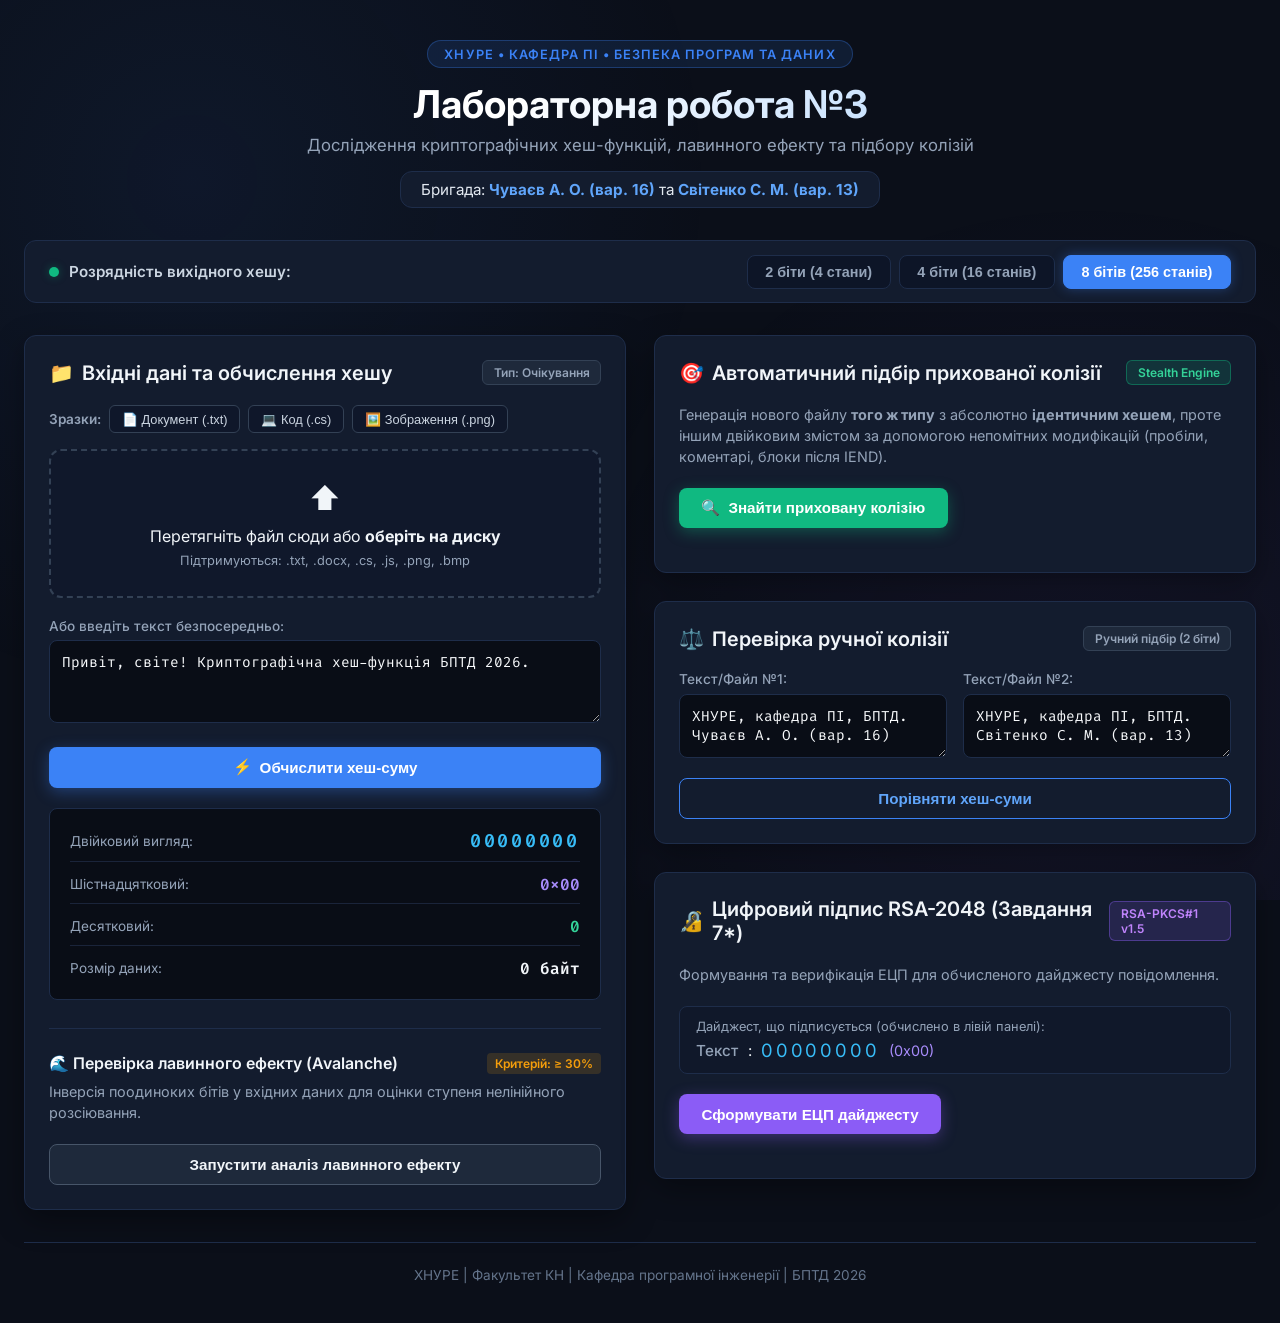
==== lab3/src/client/index.html @ 23d0913b "feat: lab3" ====
<!DOCTYPE html>
<html lang="uk">
<head>
    <meta charset="UTF-8">
    <meta name="viewport" content="width=device-width, initial-scale=1.0">
    <title>Лабораторна робота №3 — Хеш-функції та аналіз колізій</title>
    <link rel="stylesheet" href="style.css">
    <link rel="preconnect" href="https://fonts.googleapis.com">
    <link rel="preconnect" href="https://fonts.gstatic.com" crossorigin>
    <link href="https://fonts.googleapis.com/css2?family=Fira+Code:wght@400;500;600&family=Inter:wght@400;500;600;700&display=swap" rel="stylesheet">
</head>
<body>
    <div class="cyber-background"></div>

    <div class="container">
        <!-- Header -->
        <header class="cyber-header">
            <div class="header-badge">ХНУРЕ • Кафедра ПІ • Безпека програм та даних</div>
            <h1>Лабораторна робота №3</h1>
            <p class="subtitle">Дослідження криптографічних хеш-функцій, лавинного ефекту та підбору колізій</p>
            <div class="authors-badge">
                <span>Бригада: <strong>Чуваєв А. О. (вар. 16)</strong> та <strong>Світенко С. М. (вар. 13)</strong></span>
            </div>
        </header>

        <!-- Bit Length Selector Toolbar -->
        <section class="toolbar-section">
            <div class="toolbar-label">
                <span class="pulse-dot"></span>
                <span>Розрядність вихідного хешу:</span>
            </div>
            <div class="bit-selector">
                <button class="bit-btn" data-bits="2">2 біти (4 стани)</button>
                <button class="bit-btn" data-bits="4">4 біти (16 станів)</button>
                <button class="bit-btn active" data-bits="8">8 бітів (256 станів)</button>
            </div>
        </section>

        <!-- Main Workspace Grid -->
        <div class="workspace-grid">
            <!-- Left Column: Input and Hash Computation -->
            <div class="panel card">
                <div class="card-header">
                    <h2><span class="icon">📁</span> Вхідні дані та обчислення хешу</h2>
                    <span class="badge" id="detectedTypeBadge">Тип: Очікування</span>
                </div>

                <div class="samples-bar">
                    <span class="bar-title">Зразки:</span>
                    <button class="sample-btn" id="loadDocBtn">📄 Документ (.txt)</button>
                    <button class="sample-btn" id="loadCodeBtn">💻 Код (.cs)</button>
                    <button class="sample-btn" id="loadImgBtn">🖼️ Зображення (.png)</button>
                </div>

                <div class="drop-zone" id="dropZone">
                    <input type="file" id="fileInput" class="file-input" />
                    <div class="drop-prompt">
                        <span class="upload-icon">⬆️</span>
                        <p>Перетягніть файл сюди або <strong>оберіть на диску</strong></p>
                        <span class="file-meta" id="fileMetaInfo">Підтримуються: .txt, .docx, .cs, .js, .png, .bmp</span>
                    </div>
                </div>

                <div class="text-input-wrap">
                    <label for="textInput">Або введіть текст безпосередньо:</label>
                    <textarea id="textInput" rows="3" placeholder="Введіть довільний текст для хешування..."></textarea>
                </div>

                <button class="cyber-btn primary-btn" id="computeHashBtn">
                    <span class="btn-icon">⚡</span> Обчислити хеш-суму
                </button>

                <!-- Hash Results Card -->
                <div class="result-display" id="hashResultBox">
                    <div class="res-row">
                        <span class="res-label">Двійковий вигляд:</span>
                        <span class="res-value bit-val" id="resBitString">00000000</span>
                    </div>
                    <div class="res-row">
                        <span class="res-label">Шістнадцятковий:</span>
                        <span class="res-value hex-val" id="resHex">0x00</span>
                    </div>
                    <div class="res-row">
                        <span class="res-label">Десятковий:</span>
                        <span class="res-value dec-val" id="resDec">0</span>
                    </div>
                    <div class="res-row">
                        <span class="res-label">Розмір даних:</span>
                        <span class="res-value" id="resSize">0 байт</span>
                    </div>
                </div>

                <!-- Avalanche Effect Test -->
                <div class="avalanche-block">
                    <div class="avalanche-header">
                        <h3>🌊 Перевірка лавинного ефекту (Avalanche)</h3>
                        <span class="criterion-badge">Критерій: &ge; 30%</span>
                    </div>
                    <p class="section-desc">Інверсія поодиноких бітів у вхідних даних для оцінки ступеня нелінійного розсіювання.</p>
                    <button class="cyber-btn secondary-btn" id="testAvalancheBtn">Запустити аналіз лавинного ефекту</button>
                    
                    <div class="progress-wrap" id="avalancheWrap" style="display:none;">
                        <div class="progress-bar-bg">
                            <div class="progress-bar-fill" id="avalancheFill"></div>
                        </div>
                        <div class="avalanche-stats" id="avalancheStats">...</div>
                    </div>
                </div>
            </div>

            <!-- Right Column: Collisions & RSA Signature -->
            <div class="right-stack">
                <!-- Stealth Collision Panel -->
                <div class="panel card">
                    <div class="card-header">
                        <h2><span class="icon">🎯</span> Автоматичний підбір прихованої колізії</h2>
                        <span class="badge badge-stealth">Stealth Engine</span>
                    </div>
                    <p class="section-desc">
                        Генерація нового файлу <strong>того ж типу</strong> з абсолютно <strong>ідентичним хешем</strong>, 
                        проте іншим двійковим змістом за допомогою непомітних модифікацій (пробіли, коментарі, блоки після IEND).
                    </p>

                    <div class="auto-actions">
                        <button class="cyber-btn success-btn" id="findCollisionBtn">
                            <span class="btn-icon">🔍</span> Знайти приховану колізію
                        </button>
                        <button class="cyber-btn download-btn" id="downloadCollidedBtn" style="display:none;">
                            <span class="btn-icon">💾</span> Завантажити колізійний файл
                        </button>
                    </div>

                    <div class="collision-result" id="collisionResultBox" style="display:none;">
                        <div class="collision-badge" id="collisionStatusBadge">Колізія знайдена</div>
                        <div class="collision-info" id="collisionDetails"></div>
                    </div>
                </div>

                <!-- Manual Collision Verification Panel -->
                <div class="panel card">
                    <div class="card-header">
                        <h2><span class="icon">⚖️</span> Перевірка ручної колізії</h2>
                        <span class="badge">Ручний підбір (2 біти)</span>
                    </div>
                    <div class="dual-inputs">
                        <div class="input-col">
                            <label>Текст/Файл №1:</label>
                            <textarea id="manualText1" rows="2" placeholder="Текст варіанту 16..."></textarea>
                        </div>
                        <div class="input-col">
                            <label>Текст/Файл №2:</label>
                            <textarea id="manualText2" rows="2" placeholder="Текст варіанту 13..."></textarea>
                        </div>
                    </div>
                    <button class="cyber-btn outline-btn" id="verifyManualBtn">Порівняти хеш-суми</button>
                    <div class="manual-verif-result" id="manualVerifResult" style="display:none;"></div>
                </div>

                <!-- RSA Digital Signature (Extra Task 7*) -->
                <div class="panel card">
                    <div class="card-header">
                        <h2><span class="icon">🔏</span> Цифровий підпис RSA-2048 (Завдання 7*)</h2>
                        <span class="badge badge-accent">RSA-PKCS#1 v1.5</span>
                    </div>
                    <p class="section-desc">Формування та верифікація ЕЦП для обчисленого дайджесту повідомлення.</p>
                    
                    <div class="rsa-digest-target" id="rsaTargetInfo">
                        <span class="code-label">Дайджест, що підписується (обчислено в лівій панелі):</span>
                        <div class="target-digest-box">
                            <span class="target-name" id="rsaTargetSource">Текст</span>: 
                            <span class="target-val bit-val" id="rsaTargetDigest">00000000</span>
                            <span class="target-hex hex-val" id="rsaTargetHex">(0x00)</span>
                        </div>
                    </div>

                    <div class="rsa-actions">
                        <button class="cyber-btn rsa-btn" id="signHashBtn">Сформувати ЕЦП дайджесту</button>
                        <button class="cyber-btn verify-btn" id="verifySigBtn" style="display:none;">Верифікувати підпис</button>
                        <button class="cyber-btn tamper-btn" id="tamperSigBtn" style="display:none;">Тест підробки</button>
                    </div>

                    <div class="rsa-output" id="rsaOutputBox" style="display:none;">
                        <div class="code-block">
                            <span class="code-label">Електронний цифровий підпис (Base64):</span>
                            <pre id="signatureVal"></pre>
                        </div>
                        <div class="verification-badge" id="verifBadge"></div>
                    </div>
                </div>
            </div>
        </div>

        <!-- Footer -->
        <footer class="cyber-footer">
            <p>ХНУРЕ | Факультет КН | Кафедра програмної інженерії | БПТД 2026</p>
        </footer>
    </div>

    <script src="client.js"></script>
</body>
</html>
---- lab3/src/client/style.css ----
:root {
    --bg-dark: #0b0f19;
    --card-bg: #131c2e;
    --card-border: #1e2d4a;
    --card-border-glow: #294473;
    --primary: #3b82f6;
    --primary-glow: rgba(59, 130, 246, 0.35);
    --primary-hover: #2563eb;
    --accent: #8b5cf6;
    --accent-glow: rgba(139, 92, 246, 0.35);
    --success: #10b981;
    --success-glow: rgba(16, 185, 129, 0.35);
    --danger: #ef4444;
    --warning: #f59e0b;
    --text-main: #f1f5f9;
    --text-muted: #94a3b8;
    --code-bg: #090d16;
    --radius: 12px;
}

* {
    box-sizing: border-box;
    margin: 0;
    padding: 0;
}

body {
    background-color: var(--bg-dark);
    color: var(--text-main);
    font-family: 'Inter', -apple-system, BlinkMacSystemFont, sans-serif;
    min-height: 100vh;
    position: relative;
    overflow-x: hidden;
}

.cyber-background {
    position: fixed;
    top: 0;
    left: 0;
    width: 100vw;
    height: 100vh;
    background: radial-gradient(circle at 15% 20%, rgba(59, 130, 246, 0.08) 0%, transparent 40%),
                radial-gradient(circle at 85% 80%, rgba(139, 92, 246, 0.08) 0%, transparent 40%);
    pointer-events: none;
    z-index: 0;
}

.container {
    max-width: 1300px;
    margin: 0 auto;
    padding: 2.5rem 1.5rem;
    position: relative;
    z-index: 1;
}

/* Header */
.cyber-header {
    text-align: center;
    margin-bottom: 2rem;
}

.header-badge {
    display: inline-block;
    padding: 0.35rem 1rem;
    font-size: 0.8rem;
    font-weight: 600;
    letter-spacing: 0.08em;
    text-transform: uppercase;
    color: var(--primary);
    background: rgba(59, 130, 246, 0.12);
    border: 1px solid rgba(59, 130, 246, 0.3);
    border-radius: 999px;
    margin-bottom: 0.8rem;
}

.cyber-header h1 {
    font-size: 2.4rem;
    font-weight: 700;
    background: linear-gradient(135deg, #ffffff 40%, #93c5fd 100%);
    -webkit-background-clip: text;
    -webkit-text-fill-color: transparent;
    margin-bottom: 0.5rem;
}

.cyber-header .subtitle {
    color: var(--text-muted);
    font-size: 1.05rem;
    margin-bottom: 1rem;
}

.authors-badge {
    display: inline-flex;
    align-items: center;
    padding: 0.5rem 1.25rem;
    font-size: 0.95rem;
    color: #e2e8f0;
    background: var(--card-bg);
    border: 1px solid var(--card-border);
    border-radius: var(--radius);
}

.authors-badge strong {
    color: #60a5fa;
}

/* Toolbar */
.toolbar-section {
    display: flex;
    align-items: center;
    justify-content: space-between;
    background: var(--card-bg);
    border: 1px solid var(--card-border);
    padding: 0.85rem 1.5rem;
    border-radius: var(--radius);
    margin-bottom: 2rem;
    flex-wrap: wrap;
    gap: 1rem;
}

.toolbar-label {
    display: flex;
    align-items: center;
    gap: 0.6rem;
    font-weight: 600;
    font-size: 0.95rem;
    color: #cbd5e1;
}

.pulse-dot {
    width: 10px;
    height: 10px;
    background: var(--success);
    border-radius: 50%;
    box-shadow: 0 0 8px var(--success-glow);
    animation: pulse 2s infinite;
}

@keyframes pulse {
    0% { transform: scale(0.95); opacity: 0.8; }
    50% { transform: scale(1.2); opacity: 1; }
    100% { transform: scale(0.95); opacity: 0.8; }
}

.bit-selector {
    display: flex;
    gap: 0.5rem;
}

.bit-btn {
    background: #0d1527;
    border: 1px solid var(--card-border);
    color: var(--text-muted);
    padding: 0.5rem 1.1rem;
    border-radius: 8px;
    cursor: pointer;
    font-size: 0.9rem;
    font-weight: 600;
    transition: all 0.2s;
}

.bit-btn:hover {
    border-color: var(--primary);
    color: #fff;
}

.bit-btn.active {
    background: var(--primary);
    border-color: var(--primary);
    color: #fff;
    box-shadow: 0 0 12px var(--primary-glow);
}

/* Workspace Grid */
.workspace-grid {
    display: grid;
    grid-template-columns: 1fr 1fr;
    gap: 1.75rem;
    margin-bottom: 2rem;
}

@media (max-width: 950px) {
    .workspace-grid {
        grid-template-columns: 1fr;
    }
}

.card {
    background: var(--card-bg);
    border: 1px solid var(--card-border);
    border-radius: var(--radius);
    padding: 1.5rem;
    box-shadow: 0 10px 30px rgba(0, 0, 0, 0.35);
    transition: border-color 0.3s;
}

.card:hover {
    border-color: var(--card-border-glow);
}

.right-stack {
    display: flex;
    flex-direction: column;
    gap: 1.75rem;
}

.card-header {
    display: flex;
    justify-content: space-between;
    align-items: center;
    margin-bottom: 1.25rem;
}

.card-header h2 {
    font-size: 1.25rem;
    font-weight: 600;
    display: flex;
    align-items: center;
    gap: 0.5rem;
}

.badge {
    font-size: 0.75rem;
    padding: 0.25rem 0.65rem;
    border-radius: 6px;
    background: #1e293b;
    color: #94a3b8;
    border: 1px solid #334155;
    font-weight: 600;
}

.badge-stealth {
    background: rgba(16, 185, 129, 0.15);
    border-color: rgba(16, 185, 129, 0.4);
    color: #34d399;
}

.badge-accent {
    background: rgba(139, 92, 246, 0.15);
    border-color: rgba(139, 92, 246, 0.4);
    color: #c084fc;
}

.section-desc {
    color: var(--text-muted);
    font-size: 0.9rem;
    line-height: 1.45;
    margin-bottom: 1.25rem;
}

/* Samples Bar */
.samples-bar {
    display: flex;
    align-items: center;
    gap: 0.5rem;
    margin-bottom: 1rem;
    flex-wrap: wrap;
}

.bar-title {
    font-size: 0.85rem;
    font-weight: 600;
    color: var(--text-muted);
}

.sample-btn {
    background: #0f172a;
    border: 1px solid #334155;
    color: #cbd5e1;
    font-size: 0.8rem;
    padding: 0.35rem 0.75rem;
    border-radius: 6px;
    cursor: pointer;
    transition: all 0.2s;
}

.sample-btn:hover {
    background: #1e293b;
    border-color: var(--primary);
    color: #fff;
}

/* Drop Zone */
.drop-zone {
    border: 2px dashed #334155;
    border-radius: var(--radius);
    padding: 1.75rem;
    text-align: center;
    cursor: pointer;
    background: rgba(15, 23, 42, 0.6);
    position: relative;
    transition: all 0.2s;
    margin-bottom: 1.25rem;
}

.drop-zone:hover, .drop-zone.dragover {
    border-color: var(--primary);
    background: rgba(59, 130, 246, 0.05);
}

.file-input {
    position: absolute;
    top: 0;
    left: 0;
    width: 100%;
    height: 100%;
    opacity: 0;
    cursor: pointer;
}

.upload-icon {
    font-size: 2rem;
    display: block;
    margin-bottom: 0.5rem;
}

.file-meta {
    font-size: 0.8rem;
    color: var(--text-muted);
    display: block;
    margin-top: 0.4rem;
}

/* Text Inputs */
.text-input-wrap {
    margin-bottom: 1.25rem;
}

.text-input-wrap label, .input-col label {
    display: block;
    font-size: 0.85rem;
    font-weight: 500;
    color: var(--text-muted);
    margin-bottom: 0.4rem;
}

textarea {
    width: 100%;
    background: var(--code-bg);
    border: 1px solid var(--card-border);
    border-radius: 8px;
    padding: 0.75rem;
    color: #f8fafc;
    font-family: 'Fira Code', monospace;
    font-size: 0.9rem;
    resize: vertical;
    transition: border-color 0.2s;
}

textarea:focus {
    outline: none;
    border-color: var(--primary);
    box-shadow: 0 0 8px var(--primary-glow);
}

/* Buttons */
.cyber-btn {
    display: inline-flex;
    align-items: center;
    justify-content: center;
    gap: 0.5rem;
    padding: 0.7rem 1.4rem;
    border-radius: 8px;
    font-weight: 600;
    font-size: 0.95rem;
    cursor: pointer;
    transition: all 0.2s;
    border: none;
}

.primary-btn {
    width: 100%;
    background: var(--primary);
    color: #fff;
    box-shadow: 0 4px 15px var(--primary-glow);
}

.primary-btn:hover {
    background: var(--primary-hover);
    transform: translateY(-1px);
}

.secondary-btn {
    width: 100%;
    background: #1e293b;
    border: 1px solid #475569;
    color: #f1f5f9;
}

.secondary-btn:hover {
    background: #334155;
    border-color: #64748b;
}

.success-btn {
    background: var(--success);
    color: #fff;
    box-shadow: 0 4px 15px var(--success-glow);
}

.success-btn:hover {
    background: #059669;
}

.download-btn {
    background: #0284c7;
    color: #fff;
}

.download-btn:hover {
    background: #0369a1;
}

.outline-btn {
    width: 100%;
    background: transparent;
    border: 1px solid var(--primary);
    color: #60a5fa;
}

.outline-btn:hover {
    background: rgba(59, 130, 246, 0.1);
}

.rsa-btn {
    background: var(--accent);
    color: #fff;
    box-shadow: 0 4px 15px var(--accent-glow);
}

.rsa-btn:hover {
    background: #7c3aed;
}

.rsa-digest-target {
    background: rgba(15, 23, 42, 0.8);
    border: 1px solid var(--card-border);
    border-radius: 8px;
    padding: 0.75rem 1rem;
    margin-bottom: 1.25rem;
}

.target-digest-box {
    display: flex;
    align-items: center;
    gap: 0.6rem;
    margin-top: 0.35rem;
    font-size: 0.95rem;
}

.target-name {
    color: #94a3b8;
    font-weight: 500;
}

.target-val {
    font-size: 1.1rem;
}

.target-hex {
    font-size: 0.9rem;
}

.verify-btn {
    background: #059669;
    color: #fff;
}

.tamper-btn {
    background: #b91c1c;
    color: #fff;
}

/* Results Display */
.result-display {
    background: var(--code-bg);
    border: 1px solid var(--card-border);
    border-radius: 8px;
    padding: 1.25rem;
    margin-top: 1.25rem;
    display: flex;
    flex-direction: column;
    gap: 0.75rem;
}

.res-row {
    display: flex;
    justify-content: space-between;
    align-items: center;
    border-bottom: 1px solid #1a243a;
    padding-bottom: 0.5rem;
}

.res-row:last-child {
    border-bottom: none;
    padding-bottom: 0;
}

.res-label {
    font-size: 0.85rem;
    color: var(--text-muted);
}

.res-value {
    font-family: 'Fira Code', monospace;
    font-weight: 600;
}

.bit-val {
    color: #38bdf8;
    letter-spacing: 0.15em;
    font-size: 1.15rem;
}

.hex-val {
    color: #a78bfa;
}

.dec-val {
    color: #34d399;
}

/* Avalanche block */
.avalanche-block {
    margin-top: 1.75rem;
    padding-top: 1.5rem;
    border-top: 1px solid var(--card-border);
}

.avalanche-header {
    display: flex;
    justify-content: space-between;
    align-items: center;
    margin-bottom: 0.5rem;
}

.avalanche-header h3 {
    font-size: 1rem;
    font-weight: 600;
}

.criterion-badge {
    font-size: 0.75rem;
    font-weight: 600;
    color: #f59e0b;
    background: rgba(245, 158, 11, 0.15);
    padding: 0.2rem 0.5rem;
    border-radius: 4px;
}

.progress-wrap {
    margin-top: 1rem;
}

.progress-bar-bg {
    width: 100%;
    height: 14px;
    background: #090d16;
    border-radius: 999px;
    overflow: hidden;
    border: 1px solid var(--card-border);
    margin-bottom: 0.5rem;
}

.progress-bar-fill {
    height: 100%;
    background: linear-gradient(90deg, #3b82f6, #10b981);
    width: 0%;
    transition: width 0.6s cubic-bezier(0.4, 0, 0.2, 1);
}

.avalanche-stats {
    font-size: 0.85rem;
    color: #cbd5e1;
    font-family: 'Fira Code', monospace;
}

/* Right Stack Specifics */
.auto-actions, .rsa-actions {
    display: flex;
    gap: 0.75rem;
    margin-bottom: 1.25rem;
    flex-wrap: wrap;
}

.collision-result {
    background: var(--code-bg);
    border: 1px solid rgba(16, 185, 129, 0.3);
    border-radius: 8px;
    padding: 1rem;
}

.collision-badge {
    font-size: 0.8rem;
    font-weight: 700;
    color: #34d399;
    text-transform: uppercase;
    letter-spacing: 0.05em;
    margin-bottom: 0.5rem;
}

.collision-info {
    font-size: 0.85rem;
    line-height: 1.5;
    color: #cbd5e1;
    font-family: 'Fira Code', monospace;
}

.dual-inputs {
    display: grid;
    grid-template-columns: 1fr 1fr;
    gap: 1rem;
    margin-bottom: 1rem;
}

.manual-verif-result {
    margin-top: 1rem;
    padding: 0.85rem;
    border-radius: 8px;
    font-size: 0.9rem;
    line-height: 1.45;
}

.manual-verif-result.match {
    background: rgba(16, 185, 129, 0.12);
    border: 1px solid rgba(16, 185, 129, 0.4);
    color: #34d399;
}

.manual-verif-result.mismatch {
    background: rgba(239, 68, 68, 0.12);
    border: 1px solid rgba(239, 68, 68, 0.4);
    color: #f87171;
}

.code-block {
    margin-bottom: 0.85rem;
}

.code-label {
    display: block;
    font-size: 0.8rem;
    color: var(--text-muted);
    margin-bottom: 0.3rem;
}

pre {
    background: var(--code-bg);
    border: 1px solid var(--card-border);
    border-radius: 8px;
    padding: 0.75rem;
    font-family: 'Fira Code', monospace;
    font-size: 0.75rem;
    color: #38bdf8;
    overflow-x: auto;
    word-break: break-all;
    white-space: pre-wrap;
    max-height: 120px;
}

.verification-badge {
    padding: 0.65rem 1rem;
    border-radius: 8px;
    font-size: 0.9rem;
    font-weight: 600;
    text-align: center;
}

.verification-badge.valid {
    background: rgba(16, 185, 129, 0.15);
    border: 1px solid rgba(16, 185, 129, 0.5);
    color: #34d399;
}

.verification-badge.invalid {
    background: rgba(239, 68, 68, 0.15);
    border: 1px solid rgba(239, 68, 68, 0.5);
    color: #f87171;
}

/* Footer */
.cyber-footer {
    text-align: center;
    color: #64748b;
    font-size: 0.85rem;
    border-top: 1px solid var(--card-border);
    padding-top: 1.5rem;
}
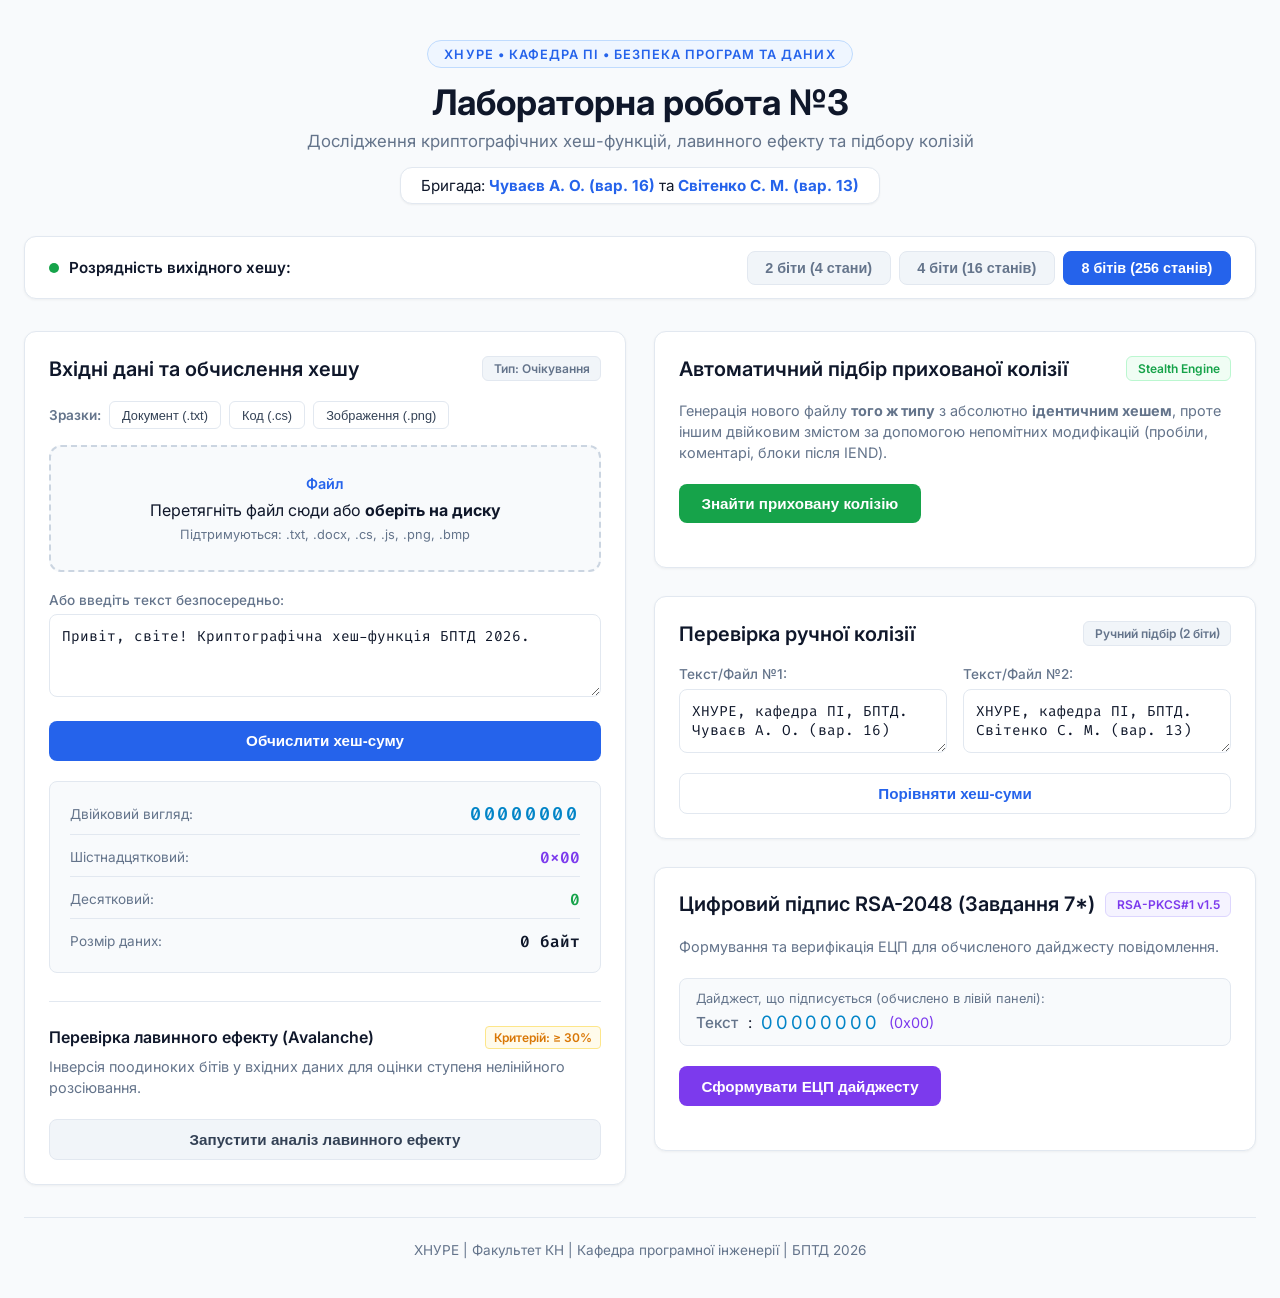
==== commit f252e845: "feat: cleanup" ====
--- a/lab3/src/client/index.html
+++ b/lab3/src/client/index.html
@@ -41,21 +41,21 @@
             <!-- Left Column: Input and Hash Computation -->
             <div class="panel card">
                 <div class="card-header">
-                    <h2><span class="icon">📁</span> Вхідні дані та обчислення хешу</h2>
+                    <h2>Вхідні дані та обчислення хешу</h2>
                     <span class="badge" id="detectedTypeBadge">Тип: Очікування</span>
                 </div>
 
                 <div class="samples-bar">
                     <span class="bar-title">Зразки:</span>
-                    <button class="sample-btn" id="loadDocBtn">📄 Документ (.txt)</button>
-                    <button class="sample-btn" id="loadCodeBtn">💻 Код (.cs)</button>
-                    <button class="sample-btn" id="loadImgBtn">🖼️ Зображення (.png)</button>
+                    <button class="sample-btn" id="loadDocBtn">Документ (.txt)</button>
+                    <button class="sample-btn" id="loadCodeBtn">Код (.cs)</button>
+                    <button class="sample-btn" id="loadImgBtn">Зображення (.png)</button>
                 </div>
 
                 <div class="drop-zone" id="dropZone">
                     <input type="file" id="fileInput" class="file-input" />
                     <div class="drop-prompt">
-                        <span class="upload-icon">⬆️</span>
+                        <span class="upload-icon">Файл</span>
                         <p>Перетягніть файл сюди або <strong>оберіть на диску</strong></p>
                         <span class="file-meta" id="fileMetaInfo">Підтримуються: .txt, .docx, .cs, .js, .png, .bmp</span>
                     </div>
@@ -67,7 +67,7 @@
                 </div>
 
                 <button class="cyber-btn primary-btn" id="computeHashBtn">
-                    <span class="btn-icon">⚡</span> Обчислити хеш-суму
+                    Обчислити хеш-суму
                 </button>
 
                 <!-- Hash Results Card -->
@@ -93,7 +93,7 @@
                 <!-- Avalanche Effect Test -->
                 <div class="avalanche-block">
                     <div class="avalanche-header">
-                        <h3>🌊 Перевірка лавинного ефекту (Avalanche)</h3>
+                        <h3>Перевірка лавинного ефекту (Avalanche)</h3>
                         <span class="criterion-badge">Критерій: &ge; 30%</span>
                     </div>
                     <p class="section-desc">Інверсія поодиноких бітів у вхідних даних для оцінки ступеня нелінійного розсіювання.</p>
@@ -113,7 +113,7 @@
                 <!-- Stealth Collision Panel -->
                 <div class="panel card">
                     <div class="card-header">
-                        <h2><span class="icon">🎯</span> Автоматичний підбір прихованої колізії</h2>
+                        <h2>Автоматичний підбір прихованої колізії</h2>
                         <span class="badge badge-stealth">Stealth Engine</span>
                     </div>
                     <p class="section-desc">
@@ -123,10 +123,10 @@
 
                     <div class="auto-actions">
                         <button class="cyber-btn success-btn" id="findCollisionBtn">
-                            <span class="btn-icon">🔍</span> Знайти приховану колізію
+                            Знайти приховану колізію
                         </button>
                         <button class="cyber-btn download-btn" id="downloadCollidedBtn" style="display:none;">
-                            <span class="btn-icon">💾</span> Завантажити колізійний файл
+                            Завантажити колізійний файл
                         </button>
                     </div>
 
@@ -139,7 +139,7 @@
                 <!-- Manual Collision Verification Panel -->
                 <div class="panel card">
                     <div class="card-header">
-                        <h2><span class="icon">⚖️</span> Перевірка ручної колізії</h2>
+                        <h2>Перевірка ручної колізії</h2>
                         <span class="badge">Ручний підбір (2 біти)</span>
                     </div>
                     <div class="dual-inputs">
@@ -159,7 +159,7 @@
                 <!-- RSA Digital Signature (Extra Task 7*) -->
                 <div class="panel card">
                     <div class="card-header">
-                        <h2><span class="icon">🔏</span> Цифровий підпис RSA-2048 (Завдання 7*)</h2>
+                        <h2>Цифровий підпис RSA-2048 (Завдання 7*)</h2>
                         <span class="badge badge-accent">RSA-PKCS#1 v1.5</span>
                     </div>
                     <p class="section-desc">Формування та верифікація ЕЦП для обчисленого дайджесту повідомлення.</p>
--- a/lab3/src/client/style.css
+++ b/lab3/src/client/style.css
@@ -1,20 +1,20 @@
 :root {
-    --bg-dark: #0b0f19;
-    --card-bg: #131c2e;
-    --card-border: #1e2d4a;
-    --card-border-glow: #294473;
-    --primary: #3b82f6;
-    --primary-glow: rgba(59, 130, 246, 0.35);
-    --primary-hover: #2563eb;
-    --accent: #8b5cf6;
-    --accent-glow: rgba(139, 92, 246, 0.35);
-    --success: #10b981;
-    --success-glow: rgba(16, 185, 129, 0.35);
-    --danger: #ef4444;
-    --warning: #f59e0b;
-    --text-main: #f1f5f9;
-    --text-muted: #94a3b8;
-    --code-bg: #090d16;
+    --bg-dark: #f8fafc;
+    --card-bg: #ffffff;
+    --card-border: #e2e8f0;
+    --card-border-glow: #cbd5e1;
+    --primary: #2563eb;
+    --primary-glow: rgba(37, 99, 235, 0.15);
+    --primary-hover: #1d4ed8;
+    --accent: #7c3aed;
+    --accent-glow: rgba(124, 58, 237, 0.15);
+    --success: #16a34a;
+    --success-glow: rgba(22, 163, 74, 0.15);
+    --danger: #dc2626;
+    --warning: #d97706;
+    --text-main: #0f172a;
+    --text-muted: #64748b;
+    --code-bg: #f8fafc;
     --radius: 12px;
 }
 
@@ -34,15 +34,7 @@
 }
 
 .cyber-background {
-    position: fixed;
-    top: 0;
-    left: 0;
-    width: 100vw;
-    height: 100vh;
-    background: radial-gradient(circle at 15% 20%, rgba(59, 130, 246, 0.08) 0%, transparent 40%),
-                radial-gradient(circle at 85% 80%, rgba(139, 92, 246, 0.08) 0%, transparent 40%);
-    pointer-events: none;
-    z-index: 0;
+    display: none;
 }
 
 .container {
@@ -67,18 +59,16 @@
     letter-spacing: 0.08em;
     text-transform: uppercase;
     color: var(--primary);
-    background: rgba(59, 130, 246, 0.12);
-    border: 1px solid rgba(59, 130, 246, 0.3);
+    background: #eff6ff;
+    border: 1px solid #bfdbfe;
     border-radius: 999px;
     margin-bottom: 0.8rem;
 }
 
 .cyber-header h1 {
-    font-size: 2.4rem;
+    font-size: 2.2rem;
     font-weight: 700;
-    background: linear-gradient(135deg, #ffffff 40%, #93c5fd 100%);
-    -webkit-background-clip: text;
-    -webkit-text-fill-color: transparent;
+    color: var(--text-main);
     margin-bottom: 0.5rem;
 }
 
@@ -93,14 +83,15 @@
     align-items: center;
     padding: 0.5rem 1.25rem;
     font-size: 0.95rem;
-    color: #e2e8f0;
+    color: var(--text-main);
     background: var(--card-bg);
     border: 1px solid var(--card-border);
     border-radius: var(--radius);
+    box-shadow: 0 1px 2px rgba(0, 0, 0, 0.05);
 }
 
 .authors-badge strong {
-    color: #60a5fa;
+    color: var(--primary);
 }
 
 /* Toolbar */
@@ -115,6 +106,7 @@
     margin-bottom: 2rem;
     flex-wrap: wrap;
     gap: 1rem;
+    box-shadow: 0 1px 3px rgba(0, 0, 0, 0.05);
 }
 
 .toolbar-label {
@@ -123,7 +115,7 @@
     gap: 0.6rem;
     font-weight: 600;
     font-size: 0.95rem;
-    color: #cbd5e1;
+    color: var(--text-main);
 }
 
 .pulse-dot {
@@ -131,14 +123,6 @@
     height: 10px;
     background: var(--success);
     border-radius: 50%;
-    box-shadow: 0 0 8px var(--success-glow);
-    animation: pulse 2s infinite;
-}
-
-@keyframes pulse {
-    0% { transform: scale(0.95); opacity: 0.8; }
-    50% { transform: scale(1.2); opacity: 1; }
-    100% { transform: scale(0.95); opacity: 0.8; }
 }
 
 .bit-selector {
@@ -147,7 +131,7 @@
 }
 
 .bit-btn {
-    background: #0d1527;
+    background: #f1f5f9;
     border: 1px solid var(--card-border);
     color: var(--text-muted);
     padding: 0.5rem 1.1rem;
@@ -160,14 +144,13 @@
 
 .bit-btn:hover {
     border-color: var(--primary);
-    color: #fff;
+    color: var(--primary);
 }
 
 .bit-btn.active {
     background: var(--primary);
     border-color: var(--primary);
     color: #fff;
-    box-shadow: 0 0 12px var(--primary-glow);
 }
 
 /* Workspace Grid */
@@ -189,7 +172,7 @@
     border: 1px solid var(--card-border);
     border-radius: var(--radius);
     padding: 1.5rem;
-    box-shadow: 0 10px 30px rgba(0, 0, 0, 0.35);
+    box-shadow: 0 1px 3px rgba(0, 0, 0, 0.05);
     transition: border-color 0.3s;
 }
 
@@ -216,28 +199,29 @@
     display: flex;
     align-items: center;
     gap: 0.5rem;
+    color: var(--text-main);
 }
 
 .badge {
     font-size: 0.75rem;
     padding: 0.25rem 0.65rem;
     border-radius: 6px;
-    background: #1e293b;
-    color: #94a3b8;
-    border: 1px solid #334155;
+    background: #f1f5f9;
+    color: var(--text-muted);
+    border: 1px solid #e2e8f0;
     font-weight: 600;
 }
 
 .badge-stealth {
-    background: rgba(16, 185, 129, 0.15);
-    border-color: rgba(16, 185, 129, 0.4);
-    color: #34d399;
+    background: #f0fdf4;
+    border-color: #bbf7d0;
+    color: #16a34a;
 }
 
 .badge-accent {
-    background: rgba(139, 92, 246, 0.15);
-    border-color: rgba(139, 92, 246, 0.4);
-    color: #c084fc;
+    background: #f5f3ff;
+    border-color: #ddd6fe;
+    color: #7c3aed;
 }
 
 .section-desc {
@@ -263,9 +247,9 @@
 }
 
 .sample-btn {
-    background: #0f172a;
-    border: 1px solid #334155;
-    color: #cbd5e1;
+    background: #ffffff;
+    border: 1px solid var(--card-border);
+    color: #334155;
     font-size: 0.8rem;
     padding: 0.35rem 0.75rem;
     border-radius: 6px;
@@ -274,19 +258,19 @@
 }
 
 .sample-btn:hover {
-    background: #1e293b;
+    background: #f1f5f9;
     border-color: var(--primary);
-    color: #fff;
+    color: var(--primary);
 }
 
 /* Drop Zone */
 .drop-zone {
-    border: 2px dashed #334155;
+    border: 2px dashed #cbd5e1;
     border-radius: var(--radius);
     padding: 1.75rem;
     text-align: center;
     cursor: pointer;
-    background: rgba(15, 23, 42, 0.6);
+    background: #f8fafc;
     position: relative;
     transition: all 0.2s;
     margin-bottom: 1.25rem;
@@ -294,7 +278,7 @@
 
 .drop-zone:hover, .drop-zone.dragover {
     border-color: var(--primary);
-    background: rgba(59, 130, 246, 0.05);
+    background: #eff6ff;
 }
 
 .file-input {
@@ -308,7 +292,9 @@
 }
 
 .upload-icon {
-    font-size: 2rem;
+    font-size: 0.9rem;
+    font-weight: 600;
+    color: var(--primary);
     display: block;
     margin-bottom: 0.5rem;
 }
@@ -335,12 +321,12 @@
 
 textarea {
     width: 100%;
-    background: var(--code-bg);
+    background: #ffffff;
     border: 1px solid var(--card-border);
     border-radius: 8px;
     padding: 0.75rem;
-    color: #f8fafc;
-    font-family: 'Fira Code', monospace;
+    color: var(--text-main);
+    font-family: 'Fira Code', 'Courier New', monospace;
     font-size: 0.9rem;
     resize: vertical;
     transition: border-color 0.2s;
@@ -349,7 +335,7 @@
 textarea:focus {
     outline: none;
     border-color: var(--primary);
-    box-shadow: 0 0 8px var(--primary-glow);
+    box-shadow: 0 0 0 2px rgba(37, 99, 235, 0.15);
 }
 
 /* Buttons */
@@ -371,34 +357,30 @@
     width: 100%;
     background: var(--primary);
     color: #fff;
-    box-shadow: 0 4px 15px var(--primary-glow);
 }
 
 .primary-btn:hover {
     background: var(--primary-hover);
-    transform: translateY(-1px);
 }
 
 .secondary-btn {
     width: 100%;
-    background: #1e293b;
-    border: 1px solid #475569;
-    color: #f1f5f9;
+    background: #f1f5f9;
+    border: 1px solid var(--card-border);
+    color: #334155;
 }
 
 .secondary-btn:hover {
-    background: #334155;
-    border-color: #64748b;
+    background: #e2e8f0;
 }
 
 .success-btn {
     background: var(--success);
     color: #fff;
-    box-shadow: 0 4px 15px var(--success-glow);
 }
 
 .success-btn:hover {
-    background: #059669;
+    background: #15803d;
 }
 
 .download-btn {
@@ -412,27 +394,27 @@
 
 .outline-btn {
     width: 100%;
-    background: transparent;
-    border: 1px solid var(--primary);
-    color: #60a5fa;
+    background: #ffffff;
+    border: 1px solid var(--card-border);
+    color: var(--primary);
 }
 
 .outline-btn:hover {
-    background: rgba(59, 130, 246, 0.1);
+    background: #f8fafc;
+    border-color: var(--primary);
 }
 
 .rsa-btn {
     background: var(--accent);
     color: #fff;
-    box-shadow: 0 4px 15px var(--accent-glow);
 }
 
 .rsa-btn:hover {
-    background: #7c3aed;
+    background: #6d28d9;
 }
 
 .rsa-digest-target {
-    background: rgba(15, 23, 42, 0.8);
+    background: #f8fafc;
     border: 1px solid var(--card-border);
     border-radius: 8px;
     padding: 0.75rem 1rem;
@@ -448,7 +430,7 @@
 }
 
 .target-name {
-    color: #94a3b8;
+    color: var(--text-muted);
     font-weight: 500;
 }
 
@@ -461,18 +443,18 @@
 }
 
 .verify-btn {
-    background: #059669;
+    background: #16a34a;
     color: #fff;
 }
 
 .tamper-btn {
-    background: #b91c1c;
+    background: #dc2626;
     color: #fff;
 }
 
 /* Results Display */
 .result-display {
-    background: var(--code-bg);
+    background: #f8fafc;
     border: 1px solid var(--card-border);
     border-radius: 8px;
     padding: 1.25rem;
@@ -486,7 +468,7 @@
     display: flex;
     justify-content: space-between;
     align-items: center;
-    border-bottom: 1px solid #1a243a;
+    border-bottom: 1px solid #e2e8f0;
     padding-bottom: 0.5rem;
 }
 
@@ -501,22 +483,22 @@
 }
 
 .res-value {
-    font-family: 'Fira Code', monospace;
+    font-family: 'Fira Code', 'Courier New', monospace;
     font-weight: 600;
 }
 
 .bit-val {
-    color: #38bdf8;
+    color: #0284c7;
     letter-spacing: 0.15em;
     font-size: 1.15rem;
 }
 
 .hex-val {
-    color: #a78bfa;
+    color: #7c3aed;
 }
 
 .dec-val {
-    color: #34d399;
+    color: #16a34a;
 }
 
 /* Avalanche block */
@@ -536,13 +518,15 @@
 .avalanche-header h3 {
     font-size: 1rem;
     font-weight: 600;
+    color: var(--text-main);
 }
 
 .criterion-badge {
     font-size: 0.75rem;
     font-weight: 600;
-    color: #f59e0b;
-    background: rgba(245, 158, 11, 0.15);
+    color: #d97706;
+    background: #fffbeb;
+    border: 1px solid #fde68a;
     padding: 0.2rem 0.5rem;
     border-radius: 4px;
 }
@@ -554,7 +538,7 @@
 .progress-bar-bg {
     width: 100%;
     height: 14px;
-    background: #090d16;
+    background: #e2e8f0;
     border-radius: 999px;
     overflow: hidden;
     border: 1px solid var(--card-border);
@@ -563,15 +547,15 @@
 
 .progress-bar-fill {
     height: 100%;
-    background: linear-gradient(90deg, #3b82f6, #10b981);
+    background: linear-gradient(90deg, #2563eb, #16a34a);
     width: 0%;
     transition: width 0.6s cubic-bezier(0.4, 0, 0.2, 1);
 }
 
 .avalanche-stats {
     font-size: 0.85rem;
-    color: #cbd5e1;
-    font-family: 'Fira Code', monospace;
+    color: var(--text-muted);
+    font-family: 'Fira Code', 'Courier New', monospace;
 }
 
 /* Right Stack Specifics */
@@ -583,8 +567,8 @@
 }
 
 .collision-result {
-    background: var(--code-bg);
-    border: 1px solid rgba(16, 185, 129, 0.3);
+    background: #f0fdf4;
+    border: 1px solid #bbf7d0;
     border-radius: 8px;
     padding: 1rem;
 }
@@ -592,7 +576,7 @@
 .collision-badge {
     font-size: 0.8rem;
     font-weight: 700;
-    color: #34d399;
+    color: #16a34a;
     text-transform: uppercase;
     letter-spacing: 0.05em;
     margin-bottom: 0.5rem;
@@ -601,8 +585,8 @@
 .collision-info {
     font-size: 0.85rem;
     line-height: 1.5;
-    color: #cbd5e1;
-    font-family: 'Fira Code', monospace;
+    color: #334155;
+    font-family: 'Fira Code', 'Courier New', monospace;
 }
 
 .dual-inputs {
@@ -621,15 +605,15 @@
 }
 
 .manual-verif-result.match {
-    background: rgba(16, 185, 129, 0.12);
-    border: 1px solid rgba(16, 185, 129, 0.4);
-    color: #34d399;
+    background: #f0fdf4;
+    border: 1px solid #bbf7d0;
+    color: #166534;
 }
 
 .manual-verif-result.mismatch {
-    background: rgba(239, 68, 68, 0.12);
-    border: 1px solid rgba(239, 68, 68, 0.4);
-    color: #f87171;
+    background: #fef2f2;
+    border: 1px solid #fecaca;
+    color: #991b1b;
 }
 
 .code-block {
@@ -644,13 +628,13 @@
 }
 
 pre {
-    background: var(--code-bg);
+    background: #f8fafc;
     border: 1px solid var(--card-border);
     border-radius: 8px;
     padding: 0.75rem;
-    font-family: 'Fira Code', monospace;
+    font-family: 'Fira Code', 'Courier New', monospace;
     font-size: 0.75rem;
-    color: #38bdf8;
+    color: #0f172a;
     overflow-x: auto;
     word-break: break-all;
     white-space: pre-wrap;
@@ -666,21 +650,21 @@
 }
 
 .verification-badge.valid {
-    background: rgba(16, 185, 129, 0.15);
-    border: 1px solid rgba(16, 185, 129, 0.5);
-    color: #34d399;
+    background: #f0fdf4;
+    border: 1px solid #bbf7d0;
+    color: #166534;
 }
 
 .verification-badge.invalid {
-    background: rgba(239, 68, 68, 0.15);
-    border: 1px solid rgba(239, 68, 68, 0.5);
-    color: #f87171;
+    background: #fef2f2;
+    border: 1px solid #fecaca;
+    color: #991b1b;
 }
 
 /* Footer */
 .cyber-footer {
     text-align: center;
-    color: #64748b;
+    color: var(--text-muted);
     font-size: 0.85rem;
     border-top: 1px solid var(--card-border);
     padding-top: 1.5rem;
